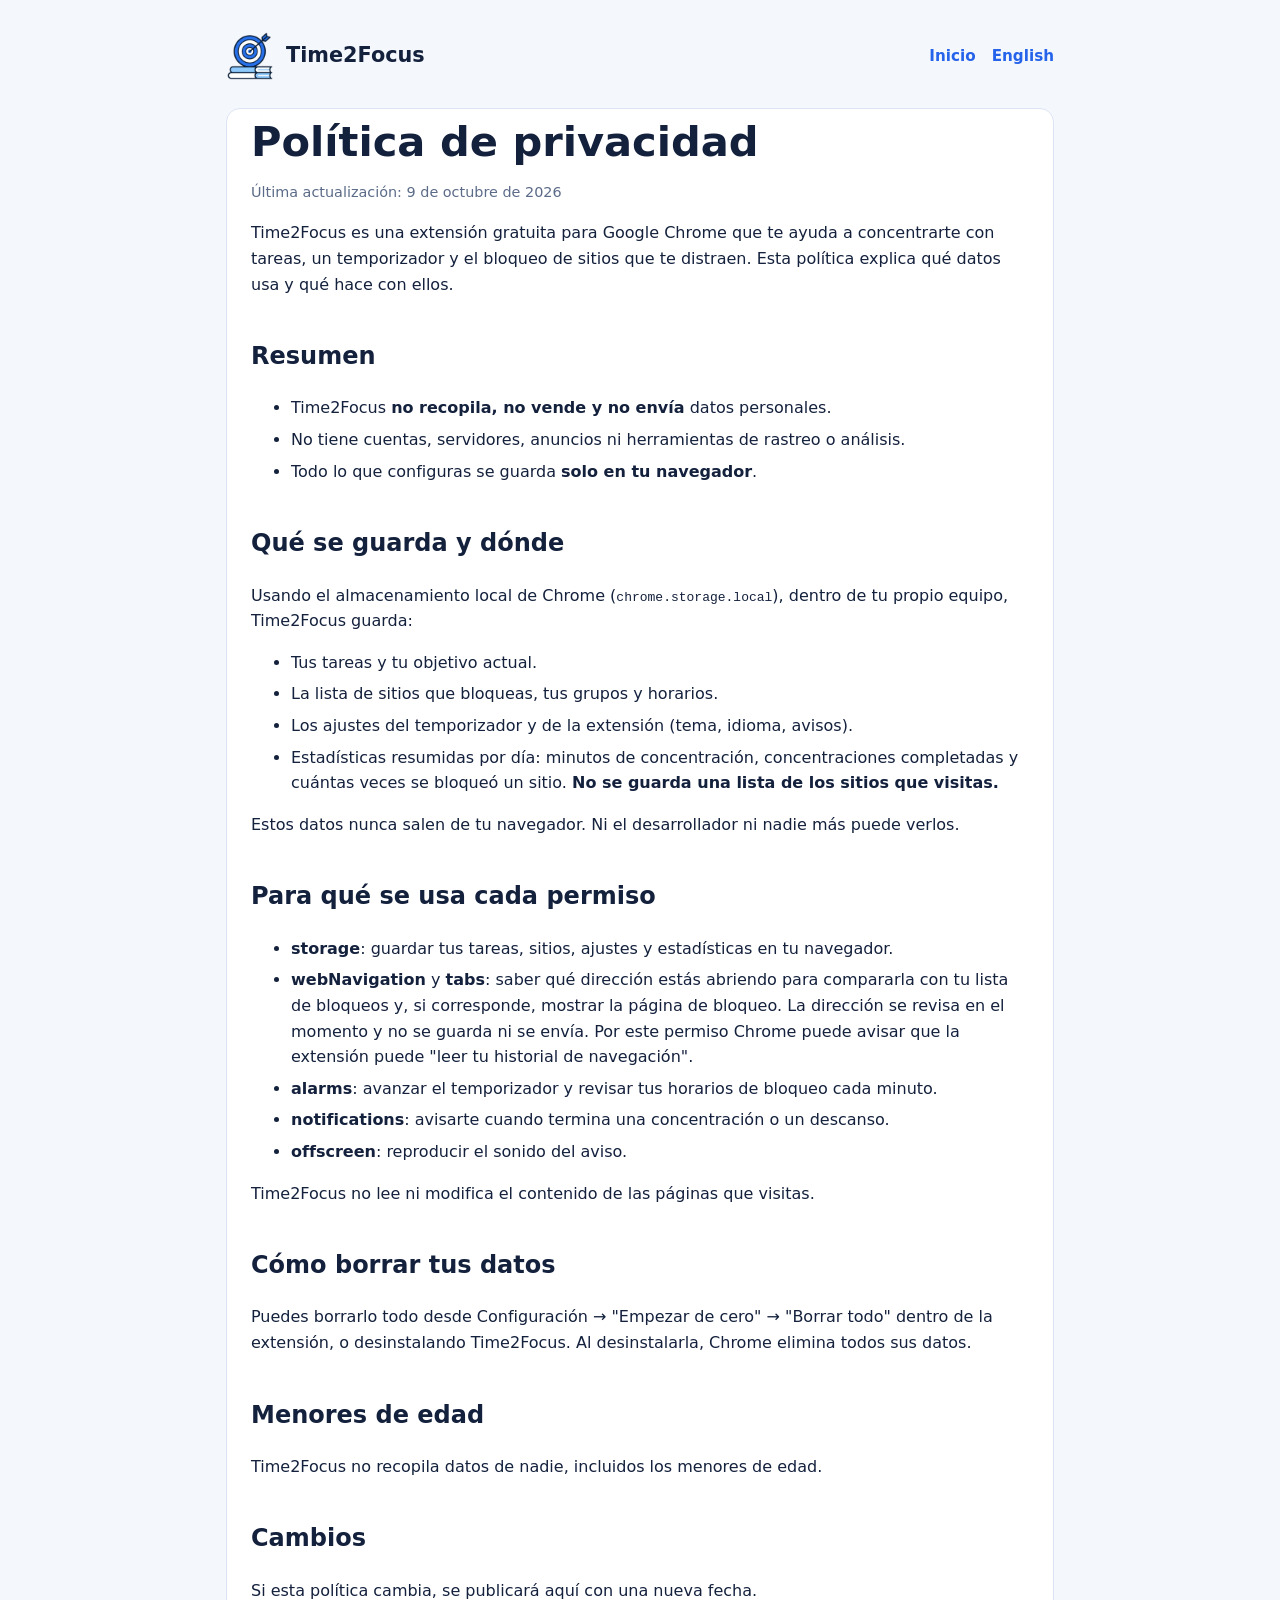
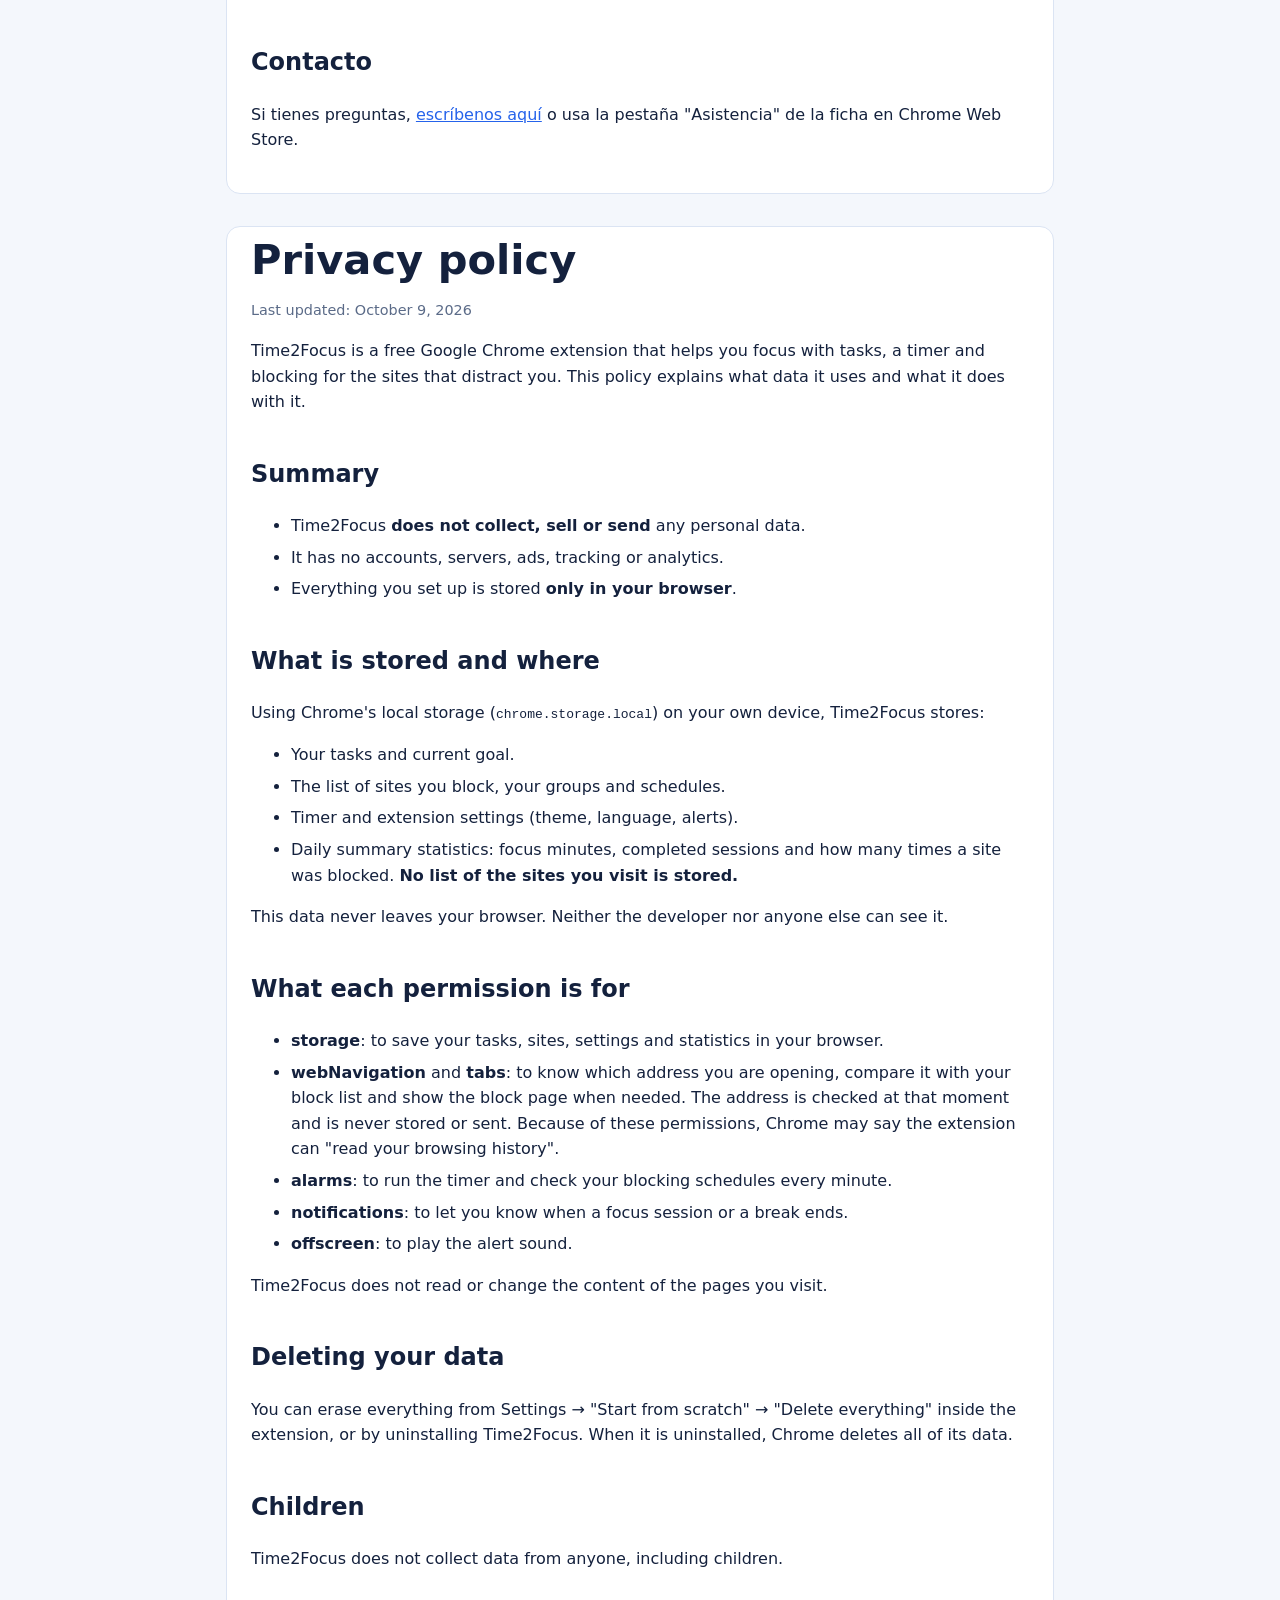
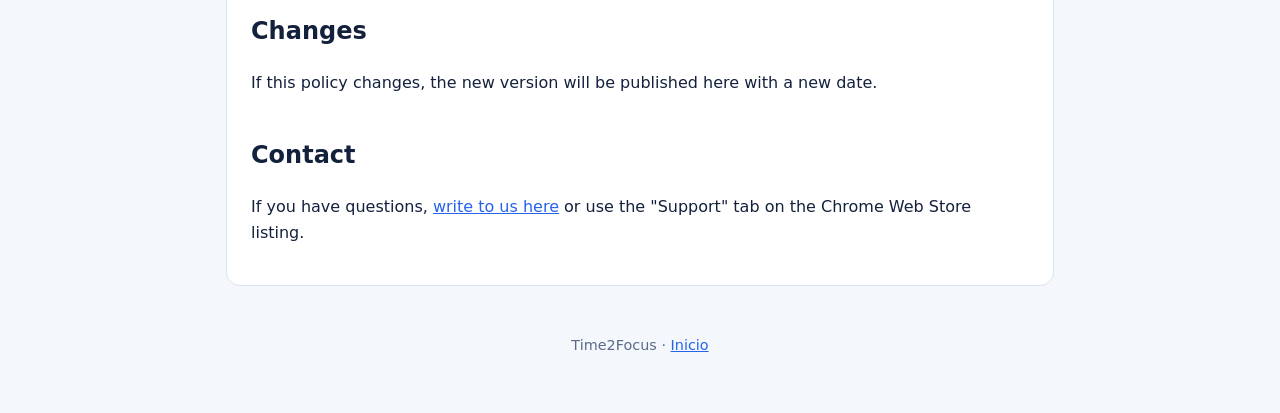
==== privacidad.html @ 9ac921c0 "first commit" ====
<!doctype html>
<html lang="es">
<head>
  <meta charset="utf-8">
  <meta name="viewport" content="width=device-width, initial-scale=1">
  <title>Privacidad · Time2Focus</title>
  <link rel="icon" href="img/icono.png">
  <link rel="stylesheet" href="estilos.css">
</head>
<body>
  <div class="contenedor">
    <header>
      <img src="img/icono.png" alt="">
      <a href="./">Time2Focus</a>
      <nav>
        <a href="./">Inicio</a>
        <a href="#english">English</a>
      </nav>
    </header>

    <div class="texto">
      <h1>Política de privacidad</h1>
      <p class="fecha">Última actualización: 9 de octubre de 2026</p>

      <p>Time2Focus es una extensión gratuita para Google Chrome que te ayuda a concentrarte con tareas, un temporizador y el bloqueo de sitios que te distraen. Esta política explica qué datos usa y qué hace con ellos.</p>

      <h2>Resumen</h2>
      <ul>
        <li>Time2Focus <strong>no recopila, no vende y no envía</strong> datos personales.</li>
        <li>No tiene cuentas, servidores, anuncios ni herramientas de rastreo o análisis.</li>
        <li>Todo lo que configuras se guarda <strong>solo en tu navegador</strong>.</li>
      </ul>

      <h2>Qué se guarda y dónde</h2>
      <p>Usando el almacenamiento local de Chrome (<code>chrome.storage.local</code>), dentro de tu propio equipo, Time2Focus guarda:</p>
      <ul>
        <li>Tus tareas y tu objetivo actual.</li>
        <li>La lista de sitios que bloqueas, tus grupos y horarios.</li>
        <li>Los ajustes del temporizador y de la extensión (tema, idioma, avisos).</li>
        <li>Estadísticas resumidas por día: minutos de concentración, concentraciones completadas y cuántas veces se bloqueó un sitio. <strong>No se guarda una lista de los sitios que visitas.</strong></li>
      </ul>
      <p>Estos datos nunca salen de tu navegador. Ni el desarrollador ni nadie más puede verlos.</p>

      <h2>Para qué se usa cada permiso</h2>
      <ul>
        <li><strong>storage</strong>: guardar tus tareas, sitios, ajustes y estadísticas en tu navegador.</li>
        <li><strong>webNavigation</strong> y <strong>tabs</strong>: saber qué dirección estás abriendo para compararla con tu lista de bloqueos y, si corresponde, mostrar la página de bloqueo. La dirección se revisa en el momento y no se guarda ni se envía. Por este permiso Chrome puede avisar que la extensión puede "leer tu historial de navegación".</li>
        <li><strong>alarms</strong>: avanzar el temporizador y revisar tus horarios de bloqueo cada minuto.</li>
        <li><strong>notifications</strong>: avisarte cuando termina una concentración o un descanso.</li>
        <li><strong>offscreen</strong>: reproducir el sonido del aviso.</li>
      </ul>
      <p>Time2Focus no lee ni modifica el contenido de las páginas que visitas.</p>

      <h2>Cómo borrar tus datos</h2>
      <p>Puedes borrarlo todo desde Configuración → "Empezar de cero" → "Borrar todo" dentro de la extensión, o desinstalando Time2Focus. Al desinstalarla, Chrome elimina todos sus datos.</p>

      <h2>Menores de edad</h2>
      <p>Time2Focus no recopila datos de nadie, incluidos los menores de edad.</p>

      <h2>Cambios</h2>
      <p>Si esta política cambia, se publicará aquí con una nueva fecha.</p>

      <h2>Contacto</h2>
      <p>Si tienes preguntas, <a class="enlace-ayuda" href="#">escríbenos aquí</a> o usa la pestaña "Asistencia" de la ficha en Chrome Web Store.</p>
    </div>

    <div class="texto" id="english" lang="en" style="margin-top:32px">
      <h1>Privacy policy</h1>
      <p class="fecha">Last updated: October 9, 2026</p>

      <p>Time2Focus is a free Google Chrome extension that helps you focus with tasks, a timer and blocking for the sites that distract you. This policy explains what data it uses and what it does with it.</p>

      <h2>Summary</h2>
      <ul>
        <li>Time2Focus <strong>does not collect, sell or send</strong> any personal data.</li>
        <li>It has no accounts, servers, ads, tracking or analytics.</li>
        <li>Everything you set up is stored <strong>only in your browser</strong>.</li>
      </ul>

      <h2>What is stored and where</h2>
      <p>Using Chrome's local storage (<code>chrome.storage.local</code>) on your own device, Time2Focus stores:</p>
      <ul>
        <li>Your tasks and current goal.</li>
        <li>The list of sites you block, your groups and schedules.</li>
        <li>Timer and extension settings (theme, language, alerts).</li>
        <li>Daily summary statistics: focus minutes, completed sessions and how many times a site was blocked. <strong>No list of the sites you visit is stored.</strong></li>
      </ul>
      <p>This data never leaves your browser. Neither the developer nor anyone else can see it.</p>

      <h2>What each permission is for</h2>
      <ul>
        <li><strong>storage</strong>: to save your tasks, sites, settings and statistics in your browser.</li>
        <li><strong>webNavigation</strong> and <strong>tabs</strong>: to know which address you are opening, compare it with your block list and show the block page when needed. The address is checked at that moment and is never stored or sent. Because of these permissions, Chrome may say the extension can "read your browsing history".</li>
        <li><strong>alarms</strong>: to run the timer and check your blocking schedules every minute.</li>
        <li><strong>notifications</strong>: to let you know when a focus session or a break ends.</li>
        <li><strong>offscreen</strong>: to play the alert sound.</li>
      </ul>
      <p>Time2Focus does not read or change the content of the pages you visit.</p>

      <h2>Deleting your data</h2>
      <p>You can erase everything from Settings → "Start from scratch" → "Delete everything" inside the extension, or by uninstalling Time2Focus. When it is uninstalled, Chrome deletes all of its data.</p>

      <h2>Children</h2>
      <p>Time2Focus does not collect data from anyone, including children.</p>

      <h2>Changes</h2>
      <p>If this policy changes, the new version will be published here with a new date.</p>

      <h2>Contact</h2>
      <p>If you have questions, <a class="enlace-ayuda" href="#">write to us here</a> or use the "Support" tab on the Chrome Web Store listing.</p>
    </div>

    <footer>Time2Focus · <a href="./">Inicio</a></footer>
  </div>
  <script src="ayuda.js"></script>
</body>
</html>
---- estilos.css ----
:root {
  --fondo: #f4f7fc;
  --tarjeta: #ffffff;
  --texto: #14213d;
  --suave: #5b6b88;
  --azul: #2563eb;
  --borde: #dbe4f3;
}
@media (prefers-color-scheme: dark) {
  :root {
    --fondo: #0f172a;
    --tarjeta: #18233b;
    --texto: #e6ecf7;
    --suave: #a3b1cc;
    --azul: #6b9bff;
    --borde: #2a3857;
  }
}
* { box-sizing: border-box; }
body {
  margin: 0;
  background: var(--fondo);
  color: var(--texto);
  font-family: system-ui, -apple-system, "Segoe UI", Roboto, sans-serif;
  line-height: 1.6;
}
.contenedor { max-width: 860px; margin: 0 auto; padding: 32px 16px 56px; }
header { display: flex; align-items: center; gap: 12px; margin-bottom: 28px; }
header img { width: 48px; height: 48px; }
header a { color: var(--texto); text-decoration: none; font-weight: 700; font-size: 1.3rem; }
nav { margin-left: auto; display: flex; gap: 16px; flex-wrap: wrap; }
nav a { color: var(--azul); text-decoration: none; font-size: .95rem; }
h1 { font-size: clamp(1.8rem, 5vw, 2.6rem); line-height: 1.2; margin: 0 0 12px; }
h2 { margin-top: 40px; }
.lema { color: var(--suave); font-size: 1.15rem; margin: 0 0 24px; }
.boton {
  display: inline-block; background: var(--azul); color: #fff; text-decoration: none;
  padding: 12px 22px; border-radius: 10px; font-weight: 600;
}
.captura {
  width: 100%; border-radius: 14px; border: 1px solid var(--borde);
  margin-top: 24px; display: block;
}
.funciones { display: grid; grid-template-columns: repeat(auto-fit, minmax(230px, 1fr)); gap: 14px; }
.funcion { background: var(--tarjeta); border: 1px solid var(--borde); border-radius: 12px; padding: 16px; }
.funcion h3 { margin: 0 0 6px; font-size: 1.05rem; }
.funcion p { margin: 0; color: var(--suave); font-size: .95rem; }
.texto { background: var(--tarjeta); border: 1px solid var(--borde); border-radius: 14px; padding: 8px 24px 24px; }
.texto li { margin-bottom: 6px; }
.fecha { color: var(--suave); font-size: .9rem; }
footer { margin-top: 48px; color: var(--suave); font-size: .9rem; text-align: center; }
footer a { color: var(--azul); }
a { color: var(--azul); }
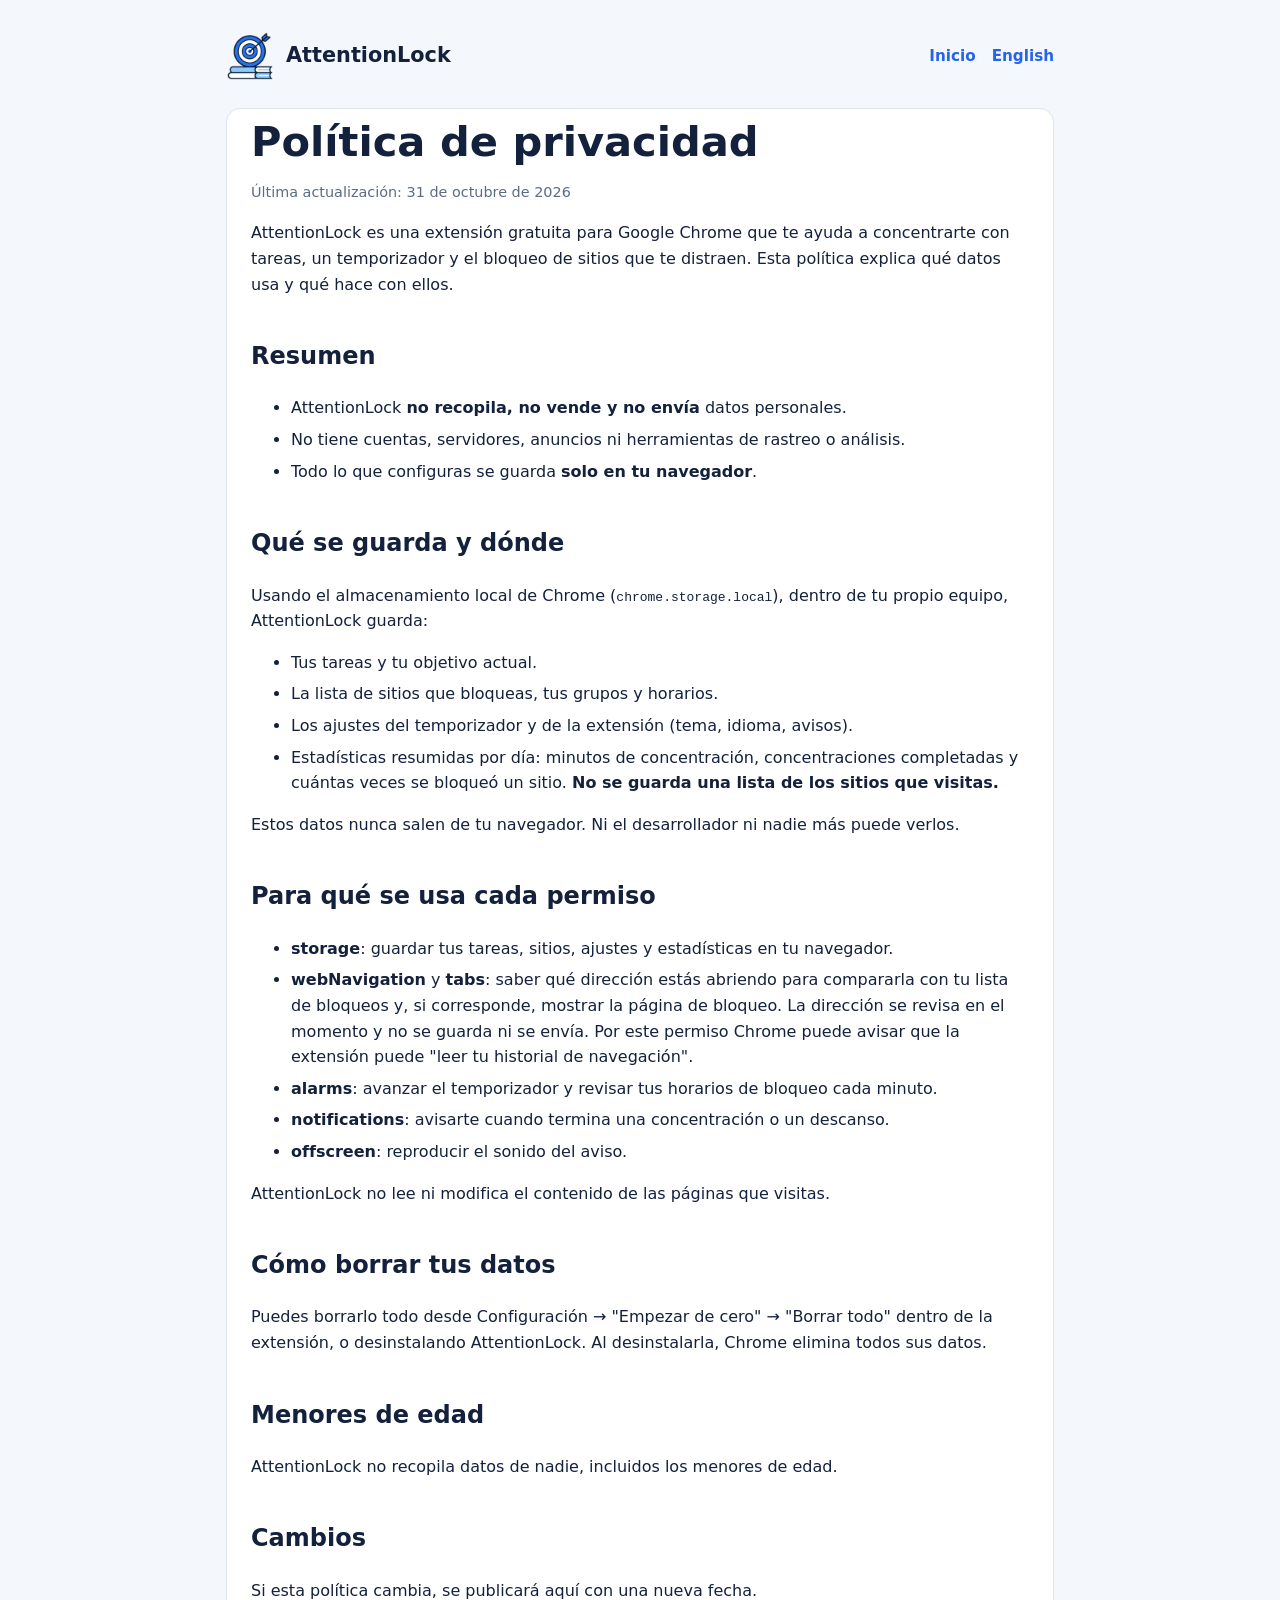
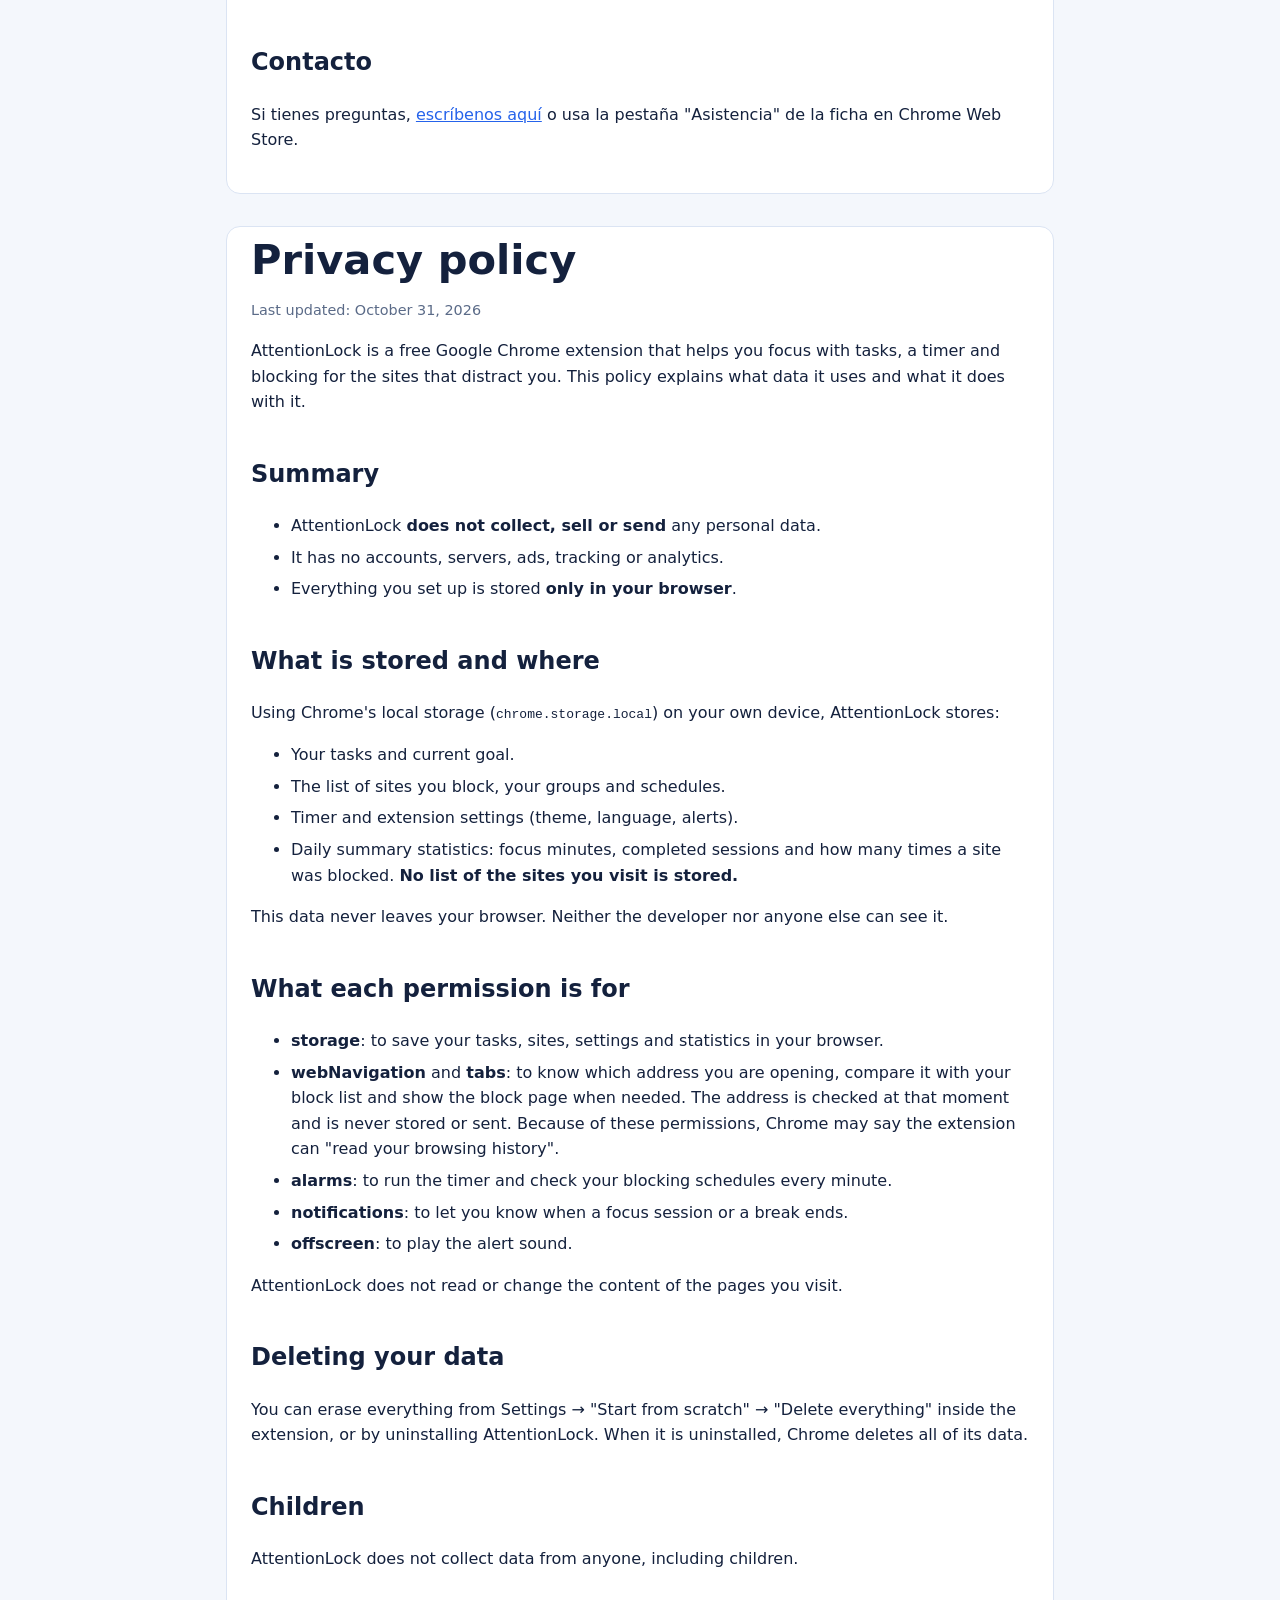
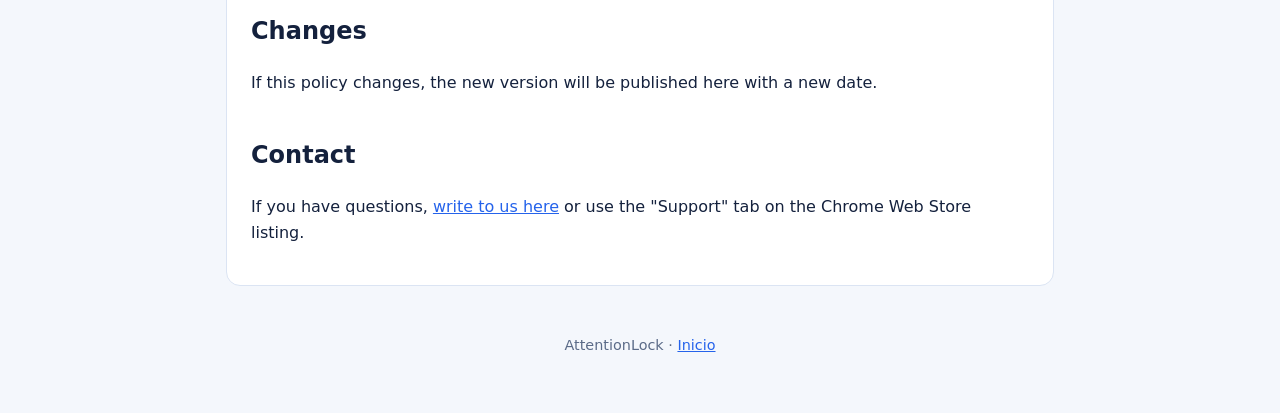
==== commit 7803a5f9: "xd" ====
--- a/privacidad.html
+++ b/privacidad.html
@@ -3,7 +3,7 @@
 <head>
   <meta charset="utf-8">
   <meta name="viewport" content="width=device-width, initial-scale=1">
-  <title>Privacidad · Time2Focus</title>
+  <title>Privacidad · AttentionLock</title>
   <link rel="icon" href="img/icono.png">
   <link rel="stylesheet" href="estilos.css">
 </head>
@@ -11,7 +11,7 @@
   <div class="contenedor">
     <header>
       <img src="img/icono.png" alt="">
-      <a href="./">Time2Focus</a>
+      <a href="./">AttentionLock</a>
       <nav>
         <a href="./">Inicio</a>
         <a href="#english">English</a>
@@ -20,19 +20,19 @@
 
     <div class="texto">
       <h1>Política de privacidad</h1>
-      <p class="fecha">Última actualización: 9 de octubre de 2026</p>
+      <p class="fecha">Última actualización: 31 de octubre de 2026</p>
 
-      <p>Time2Focus es una extensión gratuita para Google Chrome que te ayuda a concentrarte con tareas, un temporizador y el bloqueo de sitios que te distraen. Esta política explica qué datos usa y qué hace con ellos.</p>
+      <p>AttentionLock es una extensión gratuita para Google Chrome que te ayuda a concentrarte con tareas, un temporizador y el bloqueo de sitios que te distraen. Esta política explica qué datos usa y qué hace con ellos.</p>
 
       <h2>Resumen</h2>
       <ul>
-        <li>Time2Focus <strong>no recopila, no vende y no envía</strong> datos personales.</li>
+        <li>AttentionLock <strong>no recopila, no vende y no envía</strong> datos personales.</li>
         <li>No tiene cuentas, servidores, anuncios ni herramientas de rastreo o análisis.</li>
         <li>Todo lo que configuras se guarda <strong>solo en tu navegador</strong>.</li>
       </ul>
 
       <h2>Qué se guarda y dónde</h2>
-      <p>Usando el almacenamiento local de Chrome (<code>chrome.storage.local</code>), dentro de tu propio equipo, Time2Focus guarda:</p>
+      <p>Usando el almacenamiento local de Chrome (<code>chrome.storage.local</code>), dentro de tu propio equipo, AttentionLock guarda:</p>
       <ul>
         <li>Tus tareas y tu objetivo actual.</li>
         <li>La lista de sitios que bloqueas, tus grupos y horarios.</li>
@@ -49,13 +49,13 @@
         <li><strong>notifications</strong>: avisarte cuando termina una concentración o un descanso.</li>
         <li><strong>offscreen</strong>: reproducir el sonido del aviso.</li>
       </ul>
-      <p>Time2Focus no lee ni modifica el contenido de las páginas que visitas.</p>
+      <p>AttentionLock no lee ni modifica el contenido de las páginas que visitas.</p>
 
       <h2>Cómo borrar tus datos</h2>
-      <p>Puedes borrarlo todo desde Configuración → "Empezar de cero" → "Borrar todo" dentro de la extensión, o desinstalando Time2Focus. Al desinstalarla, Chrome elimina todos sus datos.</p>
+      <p>Puedes borrarlo todo desde Configuración → "Empezar de cero" → "Borrar todo" dentro de la extensión, o desinstalando AttentionLock. Al desinstalarla, Chrome elimina todos sus datos.</p>
 
       <h2>Menores de edad</h2>
-      <p>Time2Focus no recopila datos de nadie, incluidos los menores de edad.</p>
+      <p>AttentionLock no recopila datos de nadie, incluidos los menores de edad.</p>
 
       <h2>Cambios</h2>
       <p>Si esta política cambia, se publicará aquí con una nueva fecha.</p>
@@ -66,19 +66,19 @@
 
     <div class="texto" id="english" lang="en" style="margin-top:32px">
       <h1>Privacy policy</h1>
-      <p class="fecha">Last updated: October 9, 2026</p>
+      <p class="fecha">Last updated: October 31, 2026</p>
 
-      <p>Time2Focus is a free Google Chrome extension that helps you focus with tasks, a timer and blocking for the sites that distract you. This policy explains what data it uses and what it does with it.</p>
+      <p>AttentionLock is a free Google Chrome extension that helps you focus with tasks, a timer and blocking for the sites that distract you. This policy explains what data it uses and what it does with it.</p>
 
       <h2>Summary</h2>
       <ul>
-        <li>Time2Focus <strong>does not collect, sell or send</strong> any personal data.</li>
+        <li>AttentionLock <strong>does not collect, sell or send</strong> any personal data.</li>
         <li>It has no accounts, servers, ads, tracking or analytics.</li>
         <li>Everything you set up is stored <strong>only in your browser</strong>.</li>
       </ul>
 
       <h2>What is stored and where</h2>
-      <p>Using Chrome's local storage (<code>chrome.storage.local</code>) on your own device, Time2Focus stores:</p>
+      <p>Using Chrome's local storage (<code>chrome.storage.local</code>) on your own device, AttentionLock stores:</p>
       <ul>
         <li>Your tasks and current goal.</li>
         <li>The list of sites you block, your groups and schedules.</li>
@@ -95,13 +95,13 @@
         <li><strong>notifications</strong>: to let you know when a focus session or a break ends.</li>
         <li><strong>offscreen</strong>: to play the alert sound.</li>
       </ul>
-      <p>Time2Focus does not read or change the content of the pages you visit.</p>
+      <p>AttentionLock does not read or change the content of the pages you visit.</p>
 
       <h2>Deleting your data</h2>
-      <p>You can erase everything from Settings → "Start from scratch" → "Delete everything" inside the extension, or by uninstalling Time2Focus. When it is uninstalled, Chrome deletes all of its data.</p>
+      <p>You can erase everything from Settings → "Start from scratch" → "Delete everything" inside the extension, or by uninstalling AttentionLock. When it is uninstalled, Chrome deletes all of its data.</p>
 
       <h2>Children</h2>
-      <p>Time2Focus does not collect data from anyone, including children.</p>
+      <p>AttentionLock does not collect data from anyone, including children.</p>
 
       <h2>Changes</h2>
       <p>If this policy changes, the new version will be published here with a new date.</p>
@@ -110,7 +110,7 @@
       <p>If you have questions, <a class="enlace-ayuda" href="#">write to us here</a> or use the "Support" tab on the Chrome Web Store listing.</p>
     </div>
 
-    <footer>Time2Focus · <a href="./">Inicio</a></footer>
+    <footer>AttentionLock · <a href="./">Inicio</a></footer>
   </div>
   <script src="ayuda.js"></script>
 </body>
